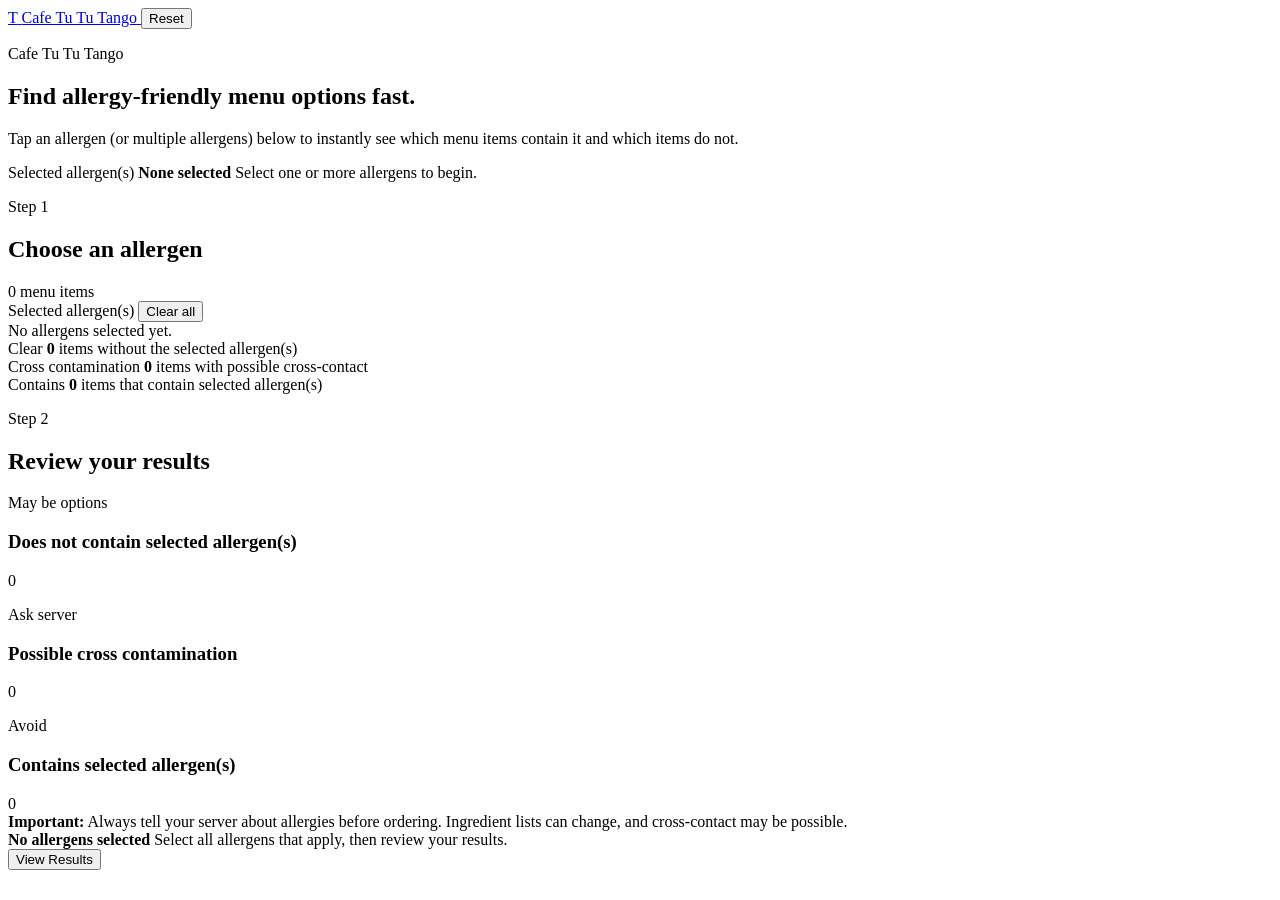
==== cafetututango/index.html @ ad61487b "Create index.html" ====
<!DOCTYPE html>
<html lang="en">
<head>
  <meta charset="UTF-8" />
  <meta name="viewport" content="width=device-width, initial-scale=1" />
  <meta name="theme-color" content="#221136" />
  <title>Cafe Tu Tu Tango Allergen Guide</title>
  <link rel="preconnect" href="https://fonts.googleapis.com">
  <link rel="preconnect" href="https://fonts.gstatic.com" crossorigin>
  <link href="https://fonts.googleapis.com/css2?family=Inter:wght@400;500;600;700;800&display=swap" rel="stylesheet">
  <link rel="stylesheet" href="styles.css" />
</head>
<body>
  <div class="app-shell">
    <header class="hero" aria-labelledby="page-title">
      <nav class="topbar" aria-label="Site header">
        <a class="logo" href="#top" aria-label="Cafe Tu Tu Tango Allergen Guide Home">
          <span class="logo-mark">T</span>
          <span class="logo-text">Cafe Tu Tu Tango</span>
        </a>
        <button class="ghost-button" id="reset-button" type="button">Reset</button>
      </nav>

      <section class="hero-card" id="top">
        <div class="hero-copy">
          <p class="restaurant-label">Cafe Tu Tu Tango</p>
          <h1 id="page-title">Find allergy-friendly menu options fast.</h1>
          <p class="hero-subtitle">
            Tap an allergen (or multiple allergens) below to instantly see which menu items contain it and which items do not.
          </p>
        </div>

        <div class="hero-panel" aria-label="Current selection summary">
          <span class="panel-label">Selected allergen(s)</span>
          <strong id="selected-allergen">None selected</strong>
          <span class="panel-note" id="selected-note">Select one or more allergens to begin.</span>
        </div>
      </section>
    </header>

    <main class="content">
      <section class="controls-card" aria-labelledby="allergen-heading">
        <div class="section-heading">
          <div>
            <p class="eyebrow">Step 1</p>
            <h2 id="allergen-heading">Choose an allergen</h2>
          </div>
          <span class="small-pill" id="item-total">0 menu items</span>
        </div>

        <div class="allergen-grid" id="allergen-buttons" role="list" aria-label="Allergen filters"></div>


        <div class="selected-chips-wrap" aria-live="polite">
          <div class="selected-chips-header">
            <span>Selected allergen(s)</span>
            <button class="clear-selection-button" id="clear-selection-button" type="button">Clear all</button>
          </div>
          <div class="selected-chips" id="selected-chips">
            <span class="empty-chip-message">No allergens selected yet.</span>
          </div>
        </div>
      </section>

      <section class="status-grid" aria-label="Allergen counts">
        <article class="stat-card safe-stat">
          <span class="stat-label">Clear</span>
          <strong id="free-count">0</strong>
          <span class="stat-caption">items without the selected allergen(s)</span>
        </article>
        <article class="stat-card caution-stat">
          <span class="stat-label">Cross contamination</span>
          <strong id="cross-count">0</strong>
          <span class="stat-caption">items with possible cross-contact</span>
        </article>
        <article class="stat-card danger-stat">
          <span class="stat-label">Contains</span>
          <strong id="contains-count">0</strong>
          <span class="stat-caption">items that contain selected allergen(s)</span>
        </article>
      </section>

      <section class="results-shell" aria-labelledby="results-heading">
        <div class="section-heading results-heading-row">
          <div>
            <p class="eyebrow">Step 2</p>
            <h2 id="results-heading">Review your results</h2>
          </div>
        </div>

        <div class="results-grid">
          <article class="result-card free-card" id="free-section">
            <header class="result-card-header">
              <div>
                <p class="card-kicker">May be options</p>
                <h3>Does not contain selected allergen(s)</h3>
              </div>
              <span class="result-count" id="free-count-small">0</span>
            </header>
            <div class="result-list" id="free-list"></div>
          </article>

          <article class="result-card cross-card" id="cross-section">
            <header class="result-card-header">
              <div>
                <p class="card-kicker">Ask server</p>
                <h3>Possible cross contamination</h3>
              </div>
              <span class="result-count" id="cross-count-small">0</span>
            </header>
            <div class="result-list" id="cross-list"></div>
          </article>

          <article class="result-card contains-card" id="contains-section">
            <header class="result-card-header">
              <div>
                <p class="card-kicker">Avoid</p>
                <h3>Contains selected allergen(s)</h3>
              </div>
              <span class="result-count" id="contains-count-small">0</span>
            </header>
            <div class="result-list" id="contains-list"></div>
          </article>
        </div>
      </section>

      <section class="disclaimer" aria-label="Allergy disclaimer">
        <strong>Important:</strong>
        <span>Always tell your server about allergies before ordering. Ingredient lists can change, and cross-contact may be possible.</span>
      </section>
    </main>
  </div>


  <div class="sticky-results-bar" id="sticky-results-bar" aria-live="polite">
    <div class="sticky-results-copy">
      <strong id="selected-count-label">No allergens selected</strong>
      <span>Select all allergens that apply, then review your results.</span>
    </div>
    <button class="view-results-button" id="view-results-button" type="button">View Results</button>
  </div>

  <script src="script.js"></script>
</body>
</html>
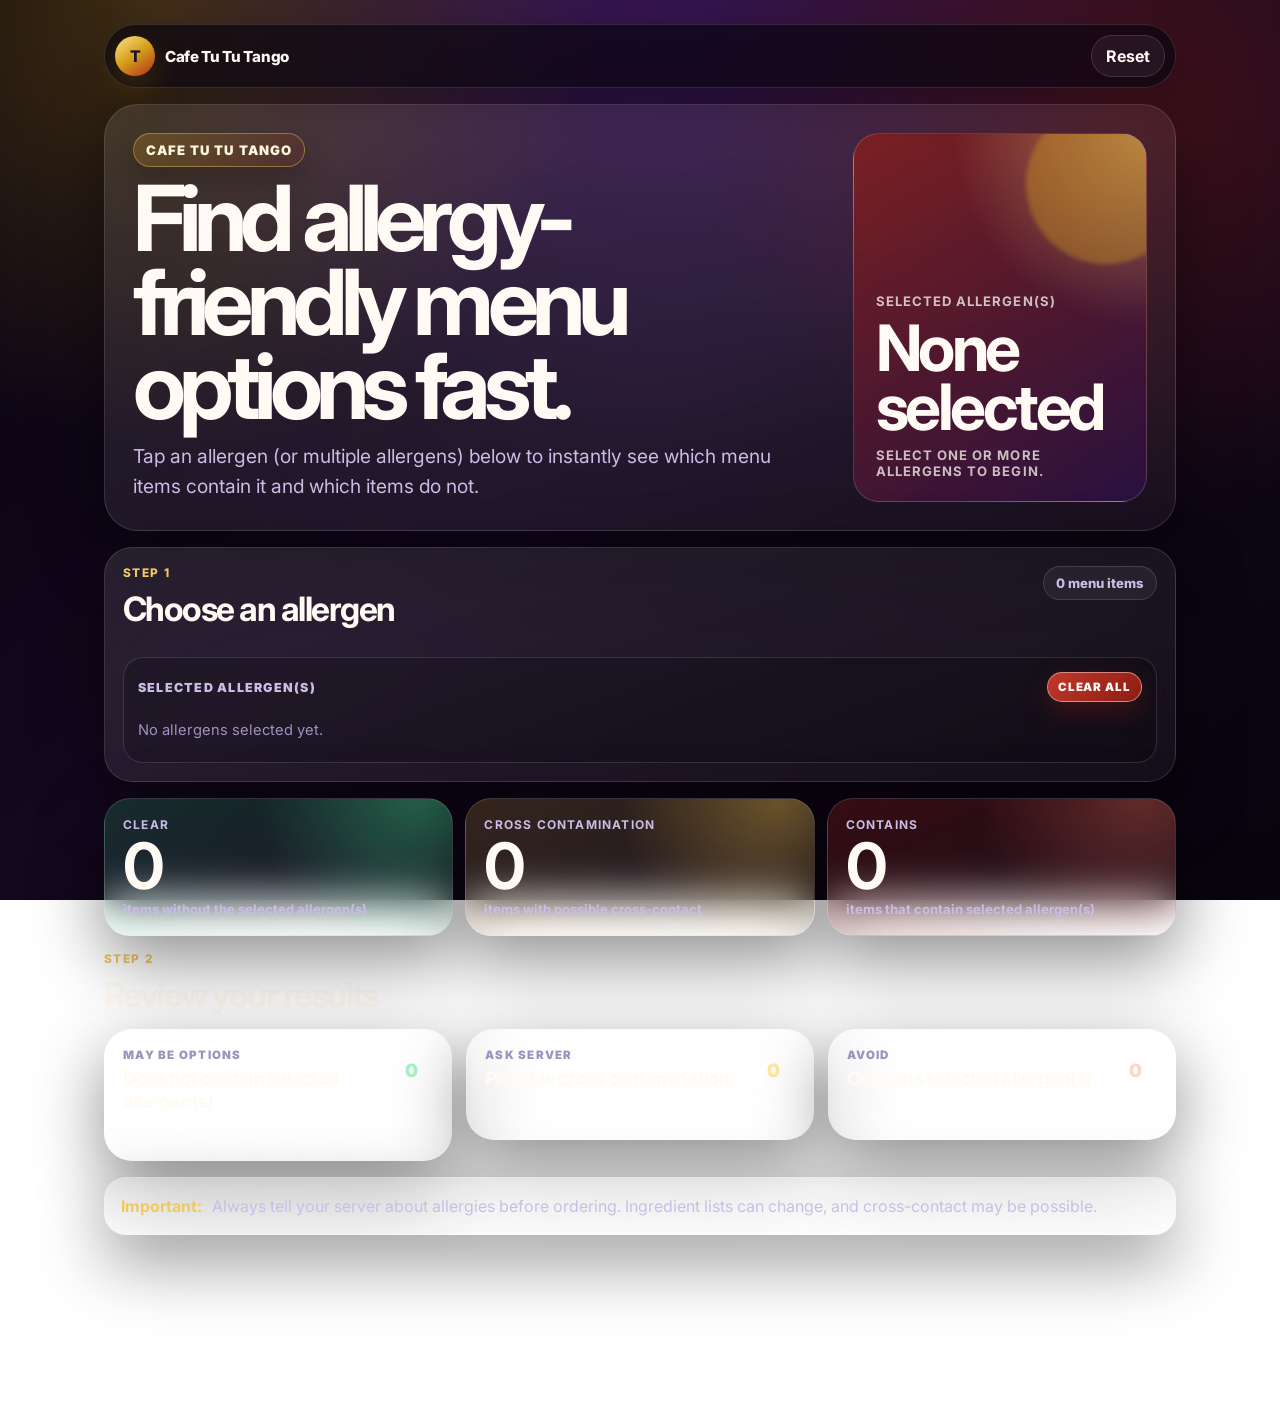
==== commit 878b458c: "Update index.html" ====
--- a/cafetututango/index.html
+++ b/cafetututango/index.html
@@ -140,6 +140,6 @@
     <button class="view-results-button" id="view-results-button" type="button">View Results</button>
   </div>
 
-  <script src="script.js"></script>
+  <script src="script.js"></script.css>
 </body>
 </html>
--- a/cafetututango/styles.css
+++ b/cafetututango/styles.css
@@ -0,0 +1,988 @@
+:root {
+  --caution: #f2c14e;
+  --caution-2: #ffe7a3;
+  --bg: #09050f;
+  --bg-2: #13091f;
+  --surface: rgba(255, 255, 255, 0.075);
+  --surface-strong: rgba(255, 255, 255, 0.12);
+  --surface-soft: rgba(255, 255, 255, 0.045);
+  --purple: #2b1243;
+  --purple-2: #42185f;
+  --yellow: #d5a019;
+  --yellow-2: #f0c960;
+  --red: #8e2018;
+  --red-2: #ff7666;
+  --safe: #40d98f;
+  --safe-2: #a7f3c1;
+  --text: #fffaf4;
+  --muted: #cabde5;
+  --muted-2: #9f92be;
+  --border: rgba(255, 255, 255, 0.13);
+  --border-strong: rgba(255, 255, 255, 0.22);
+  --shadow: 0 24px 70px rgba(0, 0, 0, 0.45);
+  --radius-sm: 14px;
+  --radius-md: 20px;
+  --radius-lg: 28px;
+  --radius-pill: 999px;
+}
+
+* {
+  box-sizing: border-box;
+}
+
+html {
+  scroll-behavior: smooth;
+}
+
+body {
+  margin: 0;
+  min-height: 100vh;
+  font-family: Inter, ui-sans-serif, system-ui, -apple-system, BlinkMacSystemFont, "Segoe UI", sans-serif;
+  color: var(--text);
+  background:
+    radial-gradient(circle at 12% 0%, rgba(213, 160, 25, 0.26), transparent 28rem),
+    radial-gradient(circle at 88% 12%, rgba(142, 32, 24, 0.38), transparent 26rem),
+    radial-gradient(circle at 50% -8%, rgba(98, 38, 142, 0.55), transparent 34rem),
+    linear-gradient(145deg, #07030d 0%, #13081e 48%, #08040d 100%);
+  background-attachment: fixed;
+}
+
+body::before {
+  content: "";
+  position: fixed;
+  inset: 0;
+  pointer-events: none;
+  opacity: 0.25;
+  background-image:
+    linear-gradient(rgba(255, 255, 255, 0.04) 1px, transparent 1px),
+    linear-gradient(90deg, rgba(255, 255, 255, 0.04) 1px, transparent 1px);
+  background-size: 46px 46px;
+  mask-image: linear-gradient(to bottom, black, transparent 75%);
+}
+
+button,
+input {
+  font: inherit;
+}
+
+button,
+a {
+  -webkit-tap-highlight-color: transparent;
+}
+
+.app-shell {
+  position: relative;
+  z-index: 1;
+  width: min(1120px, 100%);
+  margin: 0 auto;
+  padding: 18px 16px 40px;
+}
+
+.topbar {
+  position: sticky;
+  top: 12px;
+  z-index: 10;
+  display: flex;
+  align-items: center;
+  justify-content: space-between;
+  gap: 12px;
+  margin-bottom: 16px;
+  padding: 10px;
+  border: 1px solid var(--border);
+  border-radius: var(--radius-pill);
+  background: rgba(9, 5, 15, 0.68);
+  backdrop-filter: blur(22px);
+  box-shadow: 0 12px 36px rgba(0, 0, 0, 0.25);
+}
+
+.logo {
+  display: inline-flex;
+  align-items: center;
+  gap: 10px;
+  color: var(--text);
+  text-decoration: none;
+  font-weight: 800;
+  letter-spacing: -0.02em;
+}
+
+.logo-mark {
+  display: grid;
+  place-items: center;
+  width: 40px;
+  height: 40px;
+  border-radius: 50%;
+  color: #21102d;
+  background: linear-gradient(145deg, #ffe28a 0%, var(--yellow) 48%, #b12a21 100%);
+  box-shadow: 0 12px 30px rgba(213, 160, 25, 0.2);
+}
+
+.logo-text {
+  font-size: 0.95rem;
+  max-width: 54vw;
+  white-space: nowrap;
+  overflow: hidden;
+  text-overflow: ellipsis;
+}
+
+.ghost-button {
+  border: 1px solid var(--border);
+  border-radius: var(--radius-pill);
+  color: var(--text);
+  background: rgba(255, 255, 255, 0.06);
+  padding: 10px 14px;
+  cursor: pointer;
+  font-weight: 700;
+  transition: transform 160ms ease, border-color 160ms ease, background 160ms ease;
+}
+
+.ghost-button:hover {
+  transform: translateY(-1px);
+  border-color: var(--border-strong);
+  background: rgba(255, 255, 255, 0.11);
+}
+
+.hero-card,
+.controls-card,
+.result-card,
+.stat-card,
+.disclaimer {
+  border: 1px solid var(--border);
+  background: linear-gradient(160deg, rgba(255, 255, 255, 0.105), rgba(255, 255, 255, 0.045));
+  backdrop-filter: blur(22px);
+  box-shadow: var(--shadow);
+}
+
+.hero-card {
+  display: grid;
+  gap: 18px;
+  grid-template-columns: 1fr;
+  align-items: stretch;
+  overflow: hidden;
+  padding: 22px;
+  border-radius: 34px;
+}
+
+.hero-copy {
+  position: relative;
+  z-index: 1;
+}
+
+.eyebrow {
+  margin: 0 0 8px;
+  color: var(--yellow-2);
+  font-size: 0.74rem;
+  font-weight: 800;
+  letter-spacing: 0.12em;
+  text-transform: uppercase;
+}
+
+.restaurant-label {
+  display: inline-flex;
+  align-items: center;
+  width: fit-content;
+  margin: 0 0 10px;
+  padding: 8px 12px;
+  border: 1px solid rgba(240, 201, 96, 0.42);
+  border-radius: var(--radius-pill);
+  color: #fff8dd;
+  background: linear-gradient(135deg, rgba(213, 160, 25, 0.23), rgba(142, 32, 24, 0.16));
+  box-shadow: 0 12px 28px rgba(0, 0, 0, 0.22);
+  font-size: 0.82rem;
+  font-weight: 900;
+  letter-spacing: 0.08em;
+  text-transform: uppercase;
+}
+
+h1,
+h2,
+h3,
+p {
+  margin-top: 0;
+}
+
+h1 {
+  max-width: 760px;
+  margin-bottom: 12px;
+  font-size: clamp(2.2rem, 9vw, 5.7rem);
+  line-height: 0.92;
+  letter-spacing: -0.075em;
+}
+
+.hero-subtitle {
+  max-width: 660px;
+  margin-bottom: 0;
+  color: var(--muted);
+  font-size: clamp(1rem, 2vw, 1.2rem);
+  line-height: 1.6;
+}
+
+.hero-panel {
+  position: relative;
+  display: grid;
+  align-content: end;
+  min-height: 190px;
+  overflow: hidden;
+  padding: 22px;
+  border-radius: 26px;
+  background:
+    radial-gradient(circle at top right, rgba(255, 224, 138, 0.46), transparent 12rem),
+    linear-gradient(145deg, rgba(142, 32, 24, 0.74), rgba(43, 18, 67, 0.9));
+  border: 1px solid rgba(255, 255, 255, 0.16);
+}
+
+.hero-panel::before {
+  content: "";
+  position: absolute;
+  width: 160px;
+  height: 160px;
+  right: -40px;
+  top: -30px;
+  border-radius: 50%;
+  background: rgba(213, 160, 25, 0.36);
+  filter: blur(2px);
+}
+
+.panel-label,
+.panel-note {
+  position: relative;
+  color: rgba(255, 250, 244, 0.74);
+  font-size: 0.82rem;
+  font-weight: 700;
+  text-transform: uppercase;
+  letter-spacing: 0.08em;
+}
+
+.hero-panel strong {
+  position: relative;
+  display: block;
+  margin: 10px 0;
+  font-size: clamp(2rem, 10vw, 4rem);
+  line-height: 0.92;
+  letter-spacing: -0.055em;
+}
+
+.content {
+  display: grid;
+  gap: 16px;
+  margin-top: 16px;
+}
+
+.controls-card {
+  padding: 18px;
+  border-radius: var(--radius-lg);
+}
+
+.section-heading {
+  display: flex;
+  align-items: flex-start;
+  justify-content: space-between;
+  gap: 16px;
+  margin-bottom: 14px;
+}
+
+.section-heading h2 {
+  margin: 0;
+  font-size: clamp(1.35rem, 4vw, 2.1rem);
+  letter-spacing: -0.045em;
+}
+
+.small-pill {
+  flex: 0 0 auto;
+  display: inline-flex;
+  align-items: center;
+  min-height: 34px;
+  padding: 8px 12px;
+  border: 1px solid var(--border);
+  border-radius: var(--radius-pill);
+  color: var(--muted);
+  background: rgba(255, 255, 255, 0.055);
+  font-size: 0.82rem;
+  font-weight: 800;
+}
+
+.allergen-grid {
+  display: grid;
+  grid-template-columns: repeat(2, minmax(0, 1fr));
+  gap: 10px;
+}
+
+.allergen-button {
+  position: relative;
+  min-height: 56px;
+  overflow: hidden;
+  border: 1px solid var(--border);
+  border-radius: 18px;
+  padding: 13px 13px 13px 44px;
+  color: var(--text);
+  background: rgba(255, 255, 255, 0.055);
+  text-align: left;
+  cursor: pointer;
+  font-weight: 800;
+  letter-spacing: -0.02em;
+  transition: transform 160ms ease, background 160ms ease, border-color 160ms ease, box-shadow 160ms ease;
+}
+
+.allergen-button::before {
+  content: "";
+  position: absolute;
+  left: 14px;
+  top: 50%;
+  width: 18px;
+  height: 18px;
+  transform: translateY(-50%);
+  border-radius: 50%;
+  background: linear-gradient(145deg, var(--purple-2), var(--red));
+  box-shadow: inset 0 0 0 5px rgba(255, 255, 255, 0.16);
+}
+
+.allergen-button:hover {
+  transform: translateY(-2px);
+  border-color: var(--border-strong);
+  background: rgba(255, 255, 255, 0.095);
+}
+
+.allergen-button.active {
+  color: #21102d;
+  border-color: rgba(255, 255, 255, 0.44);
+  background: linear-gradient(145deg, #ffeaa2 0%, var(--yellow) 42%, #bf3329 100%);
+  box-shadow: 0 18px 40px rgba(213, 160, 25, 0.18);
+}
+
+.allergen-button.active::before {
+  background: #21102d;
+  box-shadow: inset 0 0 0 5px rgba(255, 255, 255, 0.22);
+}
+
+.selected-chips-wrap {
+  display: grid;
+  gap: 10px;
+  margin-top: 14px;
+  padding: 14px;
+  border-radius: 20px;
+  border: 1px solid var(--border);
+  background: rgba(0, 0, 0, 0.18);
+}
+
+.selected-chips-header {
+  display: flex;
+  align-items: center;
+  justify-content: space-between;
+  gap: 12px;
+  color: var(--muted);
+  font-size: 0.78rem;
+  font-weight: 900;
+  letter-spacing: 0.1em;
+  text-transform: uppercase;
+}
+
+.clear-selection-button {
+  border: 1px solid rgba(64, 217, 143, 0.42);
+  border-radius: var(--radius-pill);
+  color: #d9ffe8;
+  background: rgba(64, 217, 143, 0.13);
+  padding: 7px 10px;
+  cursor: pointer;
+  font-size: 0.72rem;
+  font-weight: 900;
+  text-transform: uppercase;
+  letter-spacing: 0.08em;
+}
+
+.clear-selection-button:disabled {
+  opacity: 0.45;
+  cursor: default;
+}
+
+.selected-chips {
+  display: flex;
+  flex-wrap: wrap;
+  gap: 8px;
+  min-height: 36px;
+  align-items: center;
+}
+
+.selected-chip {
+  display: inline-flex;
+  align-items: center;
+  gap: 8px;
+  border: 1px solid rgba(255, 255, 255, 0.34);
+  border-radius: var(--radius-pill);
+  padding: 8px 10px 8px 12px;
+  color: #21102d;
+  background: linear-gradient(145deg, #ffeaa2 0%, var(--yellow) 45%, #bf3329 100%);
+  cursor: pointer;
+  font-size: 0.84rem;
+  font-weight: 900;
+}
+
+.selected-chip strong {
+  display: grid;
+  place-items: center;
+  width: 19px;
+  height: 19px;
+  border-radius: 50%;
+  color: #ffeaa2;
+  background: rgba(33, 16, 45, 0.9);
+  line-height: 1;
+}
+
+.empty-chip-message {
+  color: var(--muted-2);
+  font-size: 0.92rem;
+}
+
+.status-grid {
+  display: grid;
+  grid-template-columns: repeat(3, minmax(0, 1fr));
+  gap: 12px;
+}
+
+.stat-card {
+  display: grid;
+  gap: 4px;
+  min-height: 130px;
+  padding: 18px;
+  border-radius: 26px;
+}
+
+.stat-label,
+.stat-caption {
+  color: var(--muted);
+  font-weight: 700;
+}
+
+.stat-label {
+  font-size: 0.75rem;
+  letter-spacing: 0.1em;
+  text-transform: uppercase;
+}
+
+.stat-card strong {
+  display: block;
+  font-size: clamp(2.25rem, 11vw, 4rem);
+  line-height: 0.95;
+  letter-spacing: -0.07em;
+}
+
+.stat-caption {
+  margin-top: auto;
+  font-size: 0.82rem;
+}
+
+.danger-stat {
+  background:
+    radial-gradient(circle at 90% 0%, rgba(255, 118, 102, 0.28), transparent 10rem),
+    linear-gradient(160deg, rgba(142, 32, 24, 0.34), rgba(255, 255, 255, 0.045));
+}
+
+.safe-stat {
+  background:
+    radial-gradient(circle at 90% 0%, rgba(64, 217, 143, 0.34), transparent 10rem),
+    linear-gradient(160deg, rgba(64, 217, 143, 0.18), rgba(255, 255, 255, 0.045));
+}
+
+.caution-stat {
+  background:
+    radial-gradient(circle at 90% 0%, rgba(242, 193, 78, 0.34), transparent 10rem),
+    linear-gradient(160deg, rgba(242, 193, 78, 0.18), rgba(255, 255, 255, 0.045));
+}
+
+
+.results-shell {
+  display: grid;
+  gap: 14px;
+}
+
+.results-heading-row {
+  align-items: center;
+  margin-bottom: 0;
+}
+
+.segmented-control {
+  display: none;
+  padding: 4px;
+  border: 1px solid var(--border);
+  border-radius: var(--radius-pill);
+  background: rgba(255, 255, 255, 0.055);
+}
+
+.segmented-control a {
+  display: inline-flex;
+  align-items: center;
+  justify-content: center;
+  min-height: 34px;
+  padding: 8px 12px;
+  border-radius: var(--radius-pill);
+  color: var(--muted);
+  text-decoration: none;
+  font-size: 0.8rem;
+  font-weight: 800;
+}
+
+.segmented-control a:hover {
+  color: var(--text);
+  background: rgba(255, 255, 255, 0.08);
+}
+
+.results-grid {
+  display: grid;
+  grid-template-columns: 1fr;
+  gap: 14px;
+}
+
+.result-card {
+  overflow: hidden;
+  border-radius: var(--radius-lg);
+}
+
+.result-card-header {
+  display: flex;
+  align-items: flex-start;
+  justify-content: space-between;
+  gap: 12px;
+  padding: 18px;
+  border-bottom: 1px solid var(--border);
+}
+
+.card-kicker {
+  margin: 0 0 5px;
+  color: var(--muted-2);
+  font-size: 0.72rem;
+  font-weight: 900;
+  letter-spacing: 0.11em;
+  text-transform: uppercase;
+}
+
+.result-card h3 {
+  margin: 0;
+  font-size: 1.18rem;
+  letter-spacing: -0.04em;
+}
+
+.result-count {
+  display: grid;
+  place-items: center;
+  min-width: 44px;
+  height: 44px;
+  border-radius: 15px;
+  font-size: 1.15rem;
+  font-weight: 900;
+  background: rgba(255, 255, 255, 0.08);
+  border: 1px solid var(--border);
+}
+
+.contains-card .result-count {
+  color: #ffd4cf;
+}
+
+.free-card .result-count {
+  color: var(--safe-2);
+}
+
+.cross-card .result-count {
+  color: var(--caution-2);
+}
+
+.cross-card .item-badge {
+  color: #fff4cf;
+  background: rgba(242, 193, 78, 0.18);
+  border: 1px solid rgba(242, 193, 78, 0.46);
+}
+
+
+.result-list {
+  display: grid;
+  gap: 10px;
+  padding: 14px;
+}
+
+.category-group {
+  border: 1px solid rgba(255, 255, 255, 0.1);
+  border-radius: 20px;
+  background: rgba(0, 0, 0, 0.16);
+  overflow: hidden;
+}
+
+.category-header {
+  display: flex;
+  align-items: center;
+  justify-content: space-between;
+  gap: 10px;
+  padding: 12px 13px;
+  background: rgba(255, 255, 255, 0.045);
+}
+
+.category-title {
+  margin: 0;
+  color: var(--text);
+  font-size: 0.83rem;
+  font-weight: 900;
+  letter-spacing: 0.07em;
+  text-transform: uppercase;
+}
+
+.category-count {
+  color: var(--muted);
+  font-size: 0.72rem;
+  font-weight: 800;
+  white-space: nowrap;
+}
+
+.item-list {
+  display: grid;
+  gap: 1px;
+  margin: 0;
+  padding: 0;
+  list-style: none;
+}
+
+.item-row {
+  display: flex;
+  align-items: center;
+  justify-content: space-between;
+  gap: 12px;
+  padding: 12px 13px;
+  background: rgba(255, 255, 255, 0.022);
+}
+
+.item-name {
+  font-weight: 700;
+  line-height: 1.35;
+}
+
+.item-badge {
+  flex: 0 0 auto;
+  display: inline-flex;
+  align-items: center;
+  justify-content: center;
+  min-width: 34px;
+  min-height: 28px;
+  padding: 5px 9px;
+  border-radius: var(--radius-pill);
+  font-size: 0.7rem;
+  font-weight: 900;
+  letter-spacing: 0.05em;
+  text-transform: uppercase;
+}
+
+.contains-card .item-badge {
+  color: #ffe2de;
+  background: rgba(142, 32, 24, 0.35);
+  border: 1px solid rgba(255, 118, 102, 0.35);
+}
+
+.free-card .item-badge {
+  color: #d9ffe8;
+  background: rgba(64, 217, 143, 0.16);
+  border: 1px solid rgba(64, 217, 143, 0.38);
+}
+
+.empty-state {
+  padding: 22px;
+  color: var(--muted);
+  text-align: center;
+  line-height: 1.5;
+}
+
+.disclaimer {
+  display: flex;
+  gap: 10px;
+  align-items: flex-start;
+  padding: 16px;
+  border-radius: 22px;
+  color: var(--muted);
+  line-height: 1.5;
+}
+
+.disclaimer strong {
+  color: var(--yellow-2);
+  white-space: nowrap;
+}
+
+@media (min-width: 680px) {
+  .app-shell {
+    padding: 24px 24px 54px;
+  }
+
+  .hero-card {
+    grid-template-columns: minmax(0, 1.55fr) minmax(280px, 0.65fr);
+    padding: 28px;
+  }
+
+  .allergen-grid {
+    grid-template-columns: repeat(3, minmax(0, 1fr));
+  }
+
+}
+
+@media (min-width: 960px) {
+  .results-grid {
+    grid-template-columns: 1fr 1fr;
+    align-items: start;
+  }
+
+  .allergen-grid {
+    grid-template-columns: repeat(4, minmax(0, 1fr));
+  }
+}
+
+@media (max-width: 460px) {
+  .app-shell {
+    padding-left: 12px;
+    padding-right: 12px;
+  }
+
+  .logo-text {
+    display: none;
+  }
+
+  .hero-card,
+  .controls-card {
+    border-radius: 26px;
+  }
+
+  .hero-card {
+    padding: 18px;
+  }
+
+  .hero-panel {
+    min-height: 148px;
+  }
+
+  .allergen-grid {
+    grid-template-columns: 1fr;
+  }
+
+  .status-grid {
+    grid-template-columns: 1fr;
+  }
+
+  .section-heading {
+    display: grid;
+  }
+
+  .small-pill {
+    width: fit-content;
+  }
+}
+
+
+/* Sticky View Results action bar */
+body {
+  padding-bottom: 112px;
+}
+
+.sticky-results-bar {
+  position: fixed;
+  left: 50%;
+  bottom: 16px;
+  transform: translateX(-50%) translateY(130%);
+  z-index: 50;
+  width: min(920px, calc(100% - 24px));
+  display: flex;
+  align-items: center;
+  justify-content: space-between;
+  gap: 14px;
+  padding: 12px;
+  border: 1px solid rgba(255, 255, 255, 0.14);
+  border-radius: 24px;
+  background: rgba(20, 9, 32, 0.92);
+  box-shadow: 0 22px 70px rgba(0, 0, 0, 0.55);
+  backdrop-filter: blur(18px);
+  opacity: 0;
+  pointer-events: none;
+  transition: transform 0.24s ease, opacity 0.24s ease;
+}
+
+.sticky-results-bar.visible {
+  transform: translateX(-50%) translateY(0);
+  opacity: 1;
+  pointer-events: auto;
+}
+
+.sticky-results-copy {
+  display: grid;
+  gap: 2px;
+  min-width: 0;
+}
+
+.sticky-results-copy strong {
+  color: var(--yellow-2);
+  font-size: 0.92rem;
+}
+
+.sticky-results-copy span {
+  color: var(--muted);
+  font-size: 0.78rem;
+  line-height: 1.25;
+}
+
+.view-results-button {
+  border: 0;
+  border-radius: 999px;
+  padding: 12px 18px;
+  white-space: nowrap;
+  font-weight: 800;
+  color: #20112d;
+  background: linear-gradient(135deg, var(--yellow-2), var(--yellow));
+  box-shadow: 0 12px 26px rgba(216, 163, 26, 0.22);
+  cursor: pointer;
+}
+
+.view-results-button:active {
+  transform: translateY(1px);
+}
+
+@media (max-width: 520px) {
+  .sticky-results-bar {
+    bottom: 10px;
+    width: calc(100% - 18px);
+    border-radius: 22px;
+    align-items: stretch;
+  }
+
+  .view-results-button {
+    padding-left: 14px;
+    padding-right: 14px;
+  }
+}
+
+
+/* Selected allergen chips: allow longer labels like Soy/Soybeans to show */
+.selected-allergens,
+.selected-allergen-list,
+.selected-chips,
+#selected-allergens,
+#selected-chips {
+  display: flex !important;
+  flex-wrap: wrap !important;
+  align-items: center;
+  gap: 8px !important;
+  overflow: visible !important;
+  max-width: 100% !important;
+}
+
+.selected-allergen-chip,
+.selected-chip,
+.chip-selected,
+#selected-allergens .chip,
+#selected-chips .chip {
+  max-width: 100% !important;
+  min-width: fit-content;
+  width: auto !important;
+  white-space: normal !important;
+  overflow: visible !important;
+  text-overflow: clip !important;
+  overflow-wrap: anywhere;
+  word-break: normal;
+  flex: 0 1 auto !important;
+  line-height: 1.15;
+}
+
+.selected-allergen-chip span,
+.selected-chip span,
+.chip-selected span,
+#selected-allergens .chip span,
+#selected-chips .chip span {
+  white-space: normal !important;
+  overflow: visible !important;
+  text-overflow: clip !important;
+}
+
+@media (max-width: 520px) {
+  .selected-allergen-chip,
+  .selected-chip,
+  .chip-selected,
+  #selected-allergens .chip,
+  #selected-chips .chip {
+    font-size: 0.76rem;
+    padding: 8px 10px;
+  }
+}
+
+
+@media (max-width: 720px) {
+  .status-grid {
+    grid-template-columns: 1fr;
+  }
+}
+
+
+/* Data-driven cross contamination styling */
+.cross-card .result-count {
+  color: var(--caution-2, #ffe7a3);
+}
+
+.cross-card .item-badge {
+  color: #fff4cf;
+  background: rgba(242, 193, 78, 0.18);
+  border: 1px solid rgba(242, 193, 78, 0.46);
+}
+
+.caution-stat {
+  background:
+    radial-gradient(circle at 90% 0%, rgba(242, 193, 78, 0.34), transparent 10rem),
+    linear-gradient(160deg, rgba(242, 193, 78, 0.18), rgba(255, 255, 255, 0.045));
+}
+
+@media (min-width: 960px) {
+  .results-grid {
+    grid-template-columns: 1fr 1fr 1fr;
+  }
+}
+
+@media (max-width: 720px) {
+  .status-grid {
+    grid-template-columns: 1fr;
+  }
+}
+
+
+.priority-note {
+  margin: 8px 0 0;
+  color: var(--text-muted);
+  font-size: 0.82rem;
+  line-height: 1.45;
+}
+
+.priority-note strong {
+  color: #ffd1ca;
+}
+
+
+/* Clear All button: red reset styling */
+#clear-selection-button,
+.clear-all-button,
+#clear-all,
+button[data-action="clear-all"],
+.selected-clear,
+.clear-selected,
+.clear-filters {
+  color: #fff7f5 !important;
+  background: linear-gradient(135deg, #c0392b, #8c1c13) !important;
+  border: 1px solid rgba(255, 205, 198, 0.58) !important;
+  box-shadow: 0 10px 24px rgba(140, 28, 19, 0.34) !important;
+}
+
+#clear-selection-button:hover,
+.clear-all-button:hover,
+#clear-all:hover,
+button[data-action="clear-all"]:hover,
+.selected-clear:hover,
+.clear-selected:hover,
+.clear-filters:hover {
+  transform: translateY(-1px);
+  background: linear-gradient(135deg, #d34a3d, #9f2017) !important;
+  border-color: rgba(255, 226, 222, 0.78) !important;
+}
+
+#clear-selection-button:disabled,
+.clear-all-button:disabled,
+#clear-all:disabled,
+.selected-clear:disabled,
+.clear-selected:disabled,
+.clear-filters:disabled {
+  opacity: 0.45;
+  cursor: not-allowed;
+  transform: none;
+}
